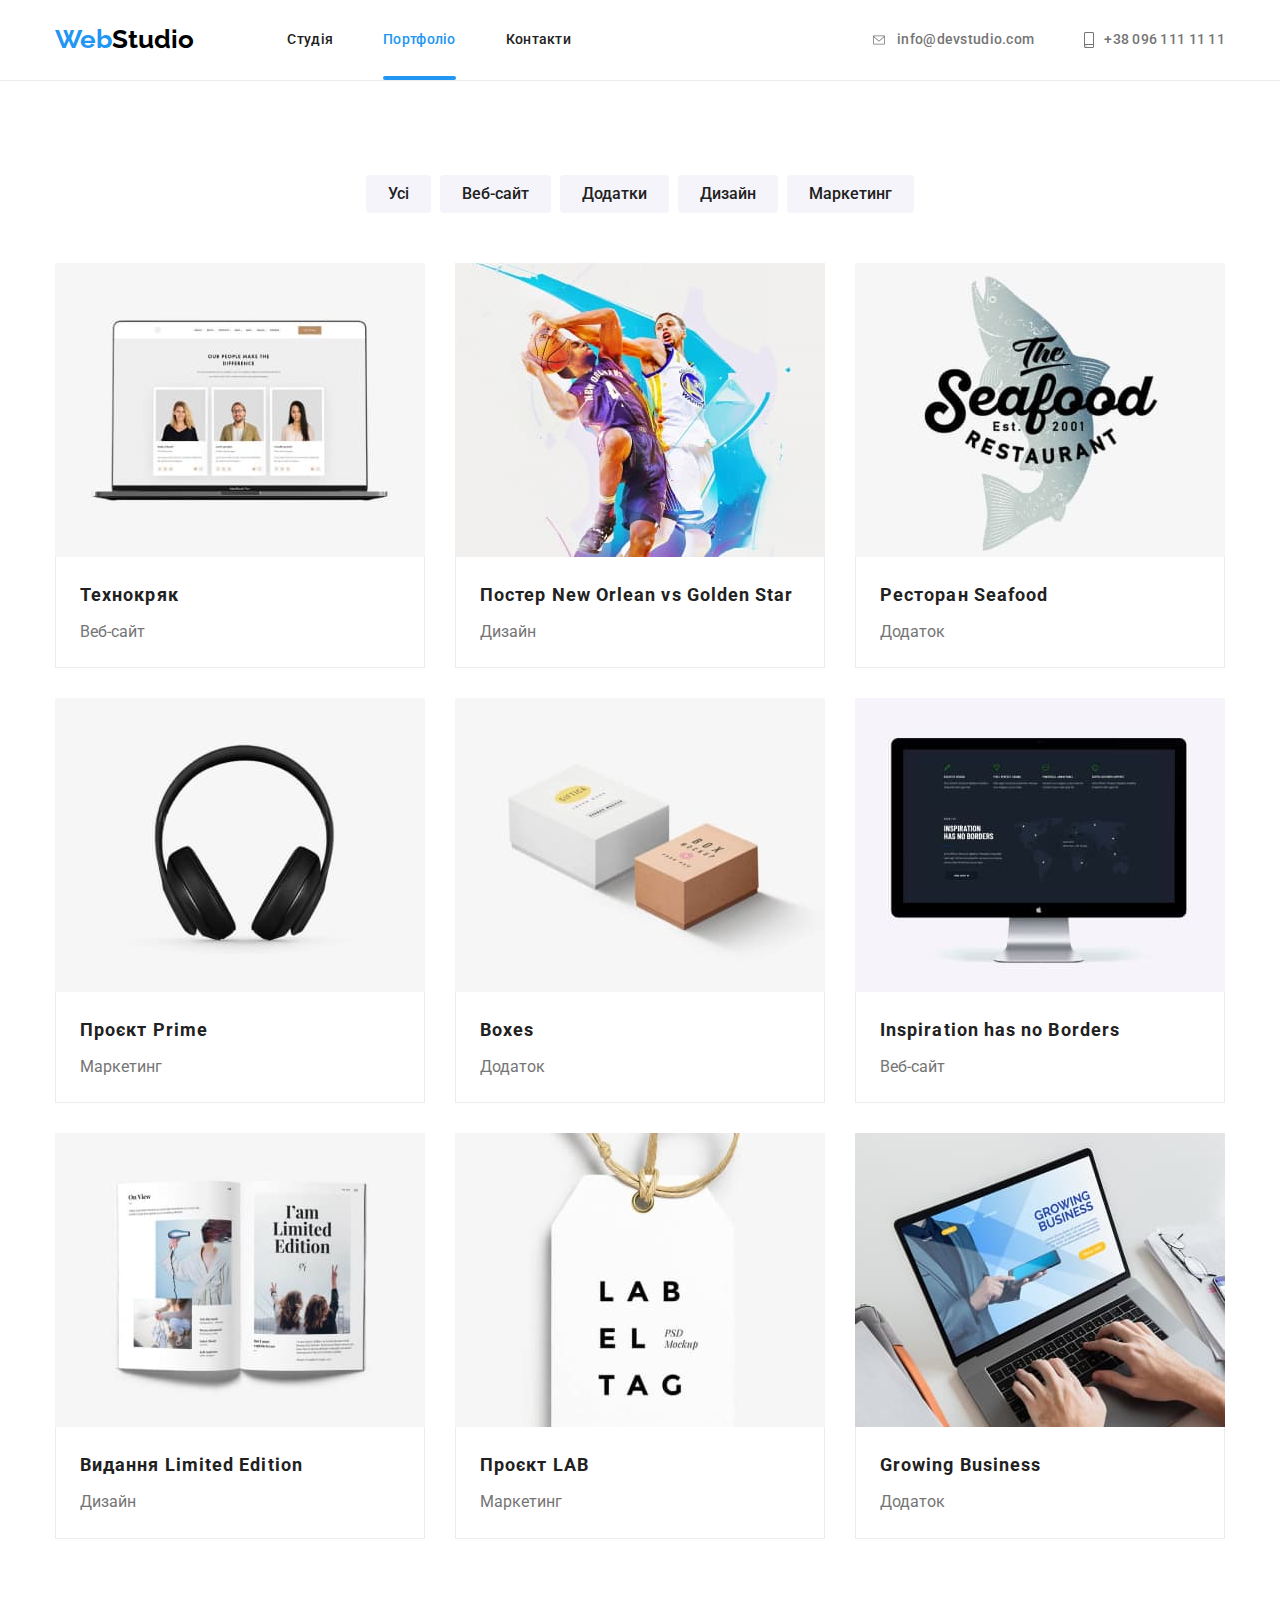
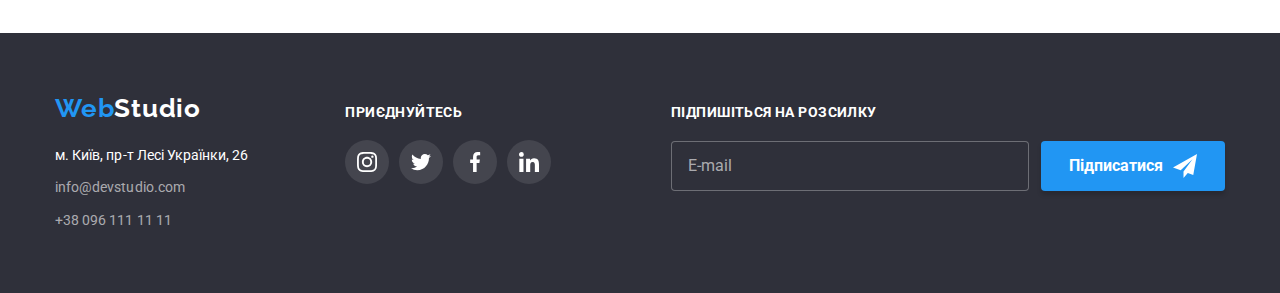
==== portfolio.html @ 8b5e031c "Add files via upload" ====
<!DOCTYPE html>
<html lang="uk">
  <head>
    <title>Portfolio</title>
    <link
      href="https://fonts.googleapis.com/css2?family=Raleway:wght@700&family=Roboto:wght@400;500;700;900&display=swap"
      rel="stylesheet"
    />
    <link
      rel="stylesheet"
      href="https://cdnjs.cloudflare.com/ajax/libs/modern-normalize/1.1.0/modern-normalize.min.css"
    />
    <link rel="stylesheet" href="./css/styles.css" />
    <meta charset="UTF-8" />
    <meta http-equiv="X-UA-Compatible" content="IE=edge" />
    <meta name="viewport" content="width=device-width, initial-scale=1.0" />
  </head>
  <body>
    <header class="header">
      <div class="main-nav header__main-nav container vertical">
        <a href="./index.html" class="logo header__logo"
          ><span class="logo__span">Web</span>Studio</a
        >
        <nav class="site-nav">
          <ul class="site-nav__list">
            <li class="site-nav__item">
              <a href="./index.html" class="site-nav__link">Студія</a>
            </li>
            <li class="site-nav__item">
              <a href="./portfolio.html" class="site-nav__link current current-border">Портфоліо</a>
            </li>
            <li class="site-nav__item"><a href="" class="site-nav__link">Контакти</a></li>
          </ul>
        </nav>
        <ul class="list-contact">
          <li class="list-contact__item">
            <a href="mailto:info@devstudio.com" class="list-contact__link">
              <svg class="list-contact__icon" width="16" height="12">
                <use href="./images/icons.svg#icon-envelope-1"></use>
              </svg>
              info@devstudio.com</a
            >
          </li>
          <li class="list-contact__item">
            <a href="tel:+380961111111" class="list-contact__link">
              <svg class="list-contact__icon" width="10" height="16">
                <use href="./images/icons.svg#icon-smartphone-1"></use></svg
              >+38 096 111 11 11</a
            >
          </li>
        </ul>
      </div>
    </header>

    <main>
      <h1 class="visually-hidden">Фільтр</h1>
      <section class="section">
        <div class="container">
          <ul class="filter-list">
            <li class="filter-list__item">
              <button type="button" class="filter-list__btn">Усі</button>
            </li>
            <li class="filter-list__item">
              <button type="button" class="filter-list__btn">Веб-сайт</button>
            </li>
            <li class="filter-list__item">
              <button type="button" class="filter-list__btn">Додатки</button>
            </li>
            <li class="filter-list__item">
              <button type="button" class="filter-list__btn">Дизайн</button>
            </li>
            <li class="filter-list__item">
              <button type="button" class="filter-list__btn">Маркетинг</button>
            </li>
          </ul>

          <ul class="gallery">
            <li class="gallery__item">
              <a href="" class="gallery__link">
                <div class="gallery__box">
                  <img src="./images/8.jpg" alt="ноутбук з відкритим сайтом" width="370" />
                  <div class="gallery__overlay">
                    <div class="gallery__descr">
                      <p class="gallery__text">
                        Ресурс пропонує комплексні пропозиції з різним рівнем функціоналу та
                        сервісів. Все це дозволить відвідувачу отримати вичерпні відомості про
                        компанію чи приватну особу.
                      </p>
                    </div>
                  </div>
                </div>
                <div class="gallery__content">
                  <h2 class="gallery__project">Технокряк</h2>
                  <p class="gallery__area">Веб-сайт</p>
                </div>
              </a>
            </li>

            <li class="gallery__item">
              <a href="" class="gallery__link">
                <div class="gallery__box">
                  <img src="./images/9.jpg" alt="постер з двома баскетболістами" width="370" />
                  <div class="gallery__overlay">
                    <div class="gallery__descr">
                      <p class="gallery__text">
                        Ресурс пропонує комплексні пропозиції з різним рівнем функціоналу та
                        сервісів. Все це дозволить відвідувачу отримати вичерпні відомості про
                        компанію чи приватну особу.
                      </p>
                    </div>
                  </div>
                </div>
                <div class="gallery__content">
                  <h2 class="gallery__project">Постер New Orlean vs Golden Star</h2>
                  <p class="gallery__area">Дизайн</p>
                </div>
              </a>
            </li>

            <li class="gallery__item">
              <a href="" class="gallery__link">
                <div class="gallery__box">
                  <img src="./images/10.jpg" alt="логотип ресторану" width="370" />
                  <div class="gallery__overlay">
                    <div class="gallery__descr">
                      <p class="gallery__text">
                        Ресурс пропонує комплексні пропозиції з різним рівнем функціоналу та
                        сервісів. Все це дозволить відвідувачу отримати вичерпні відомості про
                        компанію чи приватну особу.
                      </p>
                    </div>
                  </div>
                </div>
                <div class="gallery__content">
                  <h2 class="gallery__project">Ресторан Seafood</h2>
                  <p class="gallery__area">Додаток</p>
                </div>
              </a>
            </li>

            <li class="gallery__item">
              <a href="" class="gallery__link">
                <div class="gallery__box">
                  <img src="./images/11.jpg" alt="накладні навушники" width="370" />
                  <div class="gallery__overlay">
                    <div class="gallery__descr">
                      <p class="gallery__text">
                        Ресурс пропонує комплексні пропозиції з різним рівнем функціоналу та
                        сервісів. Все це дозволить відвідувачу отримати вичерпні відомості про
                        компанію чи приватну особу.
                      </p>
                    </div>
                  </div>
                </div>

                <div class="gallery__content">
                  <h2 class="gallery__project">Проєкт Prime</h2>
                  <p class="gallery__area">Маркетинг</p>
                </div>
              </a>
            </li>

            <li class="gallery__item">
              <a href="" class="gallery__link">
                <div class="gallery__box">
                  <img src="./images/12.jpg" alt="дві картонні коробки" width="370" />
                  <div class="gallery__overlay">
                    <div class="gallery__descr">
                      <p class="gallery__text">
                        Ресурс пропонує комплексні пропозиції з різним рівнем функціоналу та
                        сервісів. Все це дозволить відвідувачу отримати вичерпні відомості про
                        компанію чи приватну особу.
                      </p>
                    </div>
                  </div>
                </div>
                <div class="gallery__content">
                  <h2 class="gallery__project">Boxes</h2>
                  <p class="gallery__area">Додаток</p>
                </div>
              </a>
            </li>

            <li class="gallery__item">
              <a href="" class="gallery__link">
                <div class="gallery__box">
                  <img src="./images/13.jpg" alt="комп'ютерний монітор" width="370" />
                  <div class="gallery__overlay">
                    <div class="gallery__descr">
                      <p class="gallery__text">
                        Ресурс пропонує комплексні пропозиції з різним рівнем функціоналу та
                        сервісів. Все це дозволить відвідувачу отримати вичерпні відомості про
                        компанію чи приватну особу.
                      </p>
                    </div>
                  </div>
                </div>
                <div class="gallery__content">
                  <h2 class="gallery__project">Inspiration has no Borders</h2>
                  <p class="gallery__area">Веб-сайт</p>
                </div>
              </a>
            </li>

            <li class="gallery__item">
              <a href="" class="gallery__link">
                <div class="gallery__box">
                  <img src="./images/14.jpg" alt="розворот журналу" width="370" />
                  <div class="gallery__overlay">
                    <div class="gallery__descr">
                      <p class="gallery__text">
                        Ресурс пропонує комплексні пропозиції з різним рівнем функціоналу та
                        сервісів. Все це дозволить відвідувачу отримати вичерпні відомості про
                        компанію чи приватну особу.
                      </p>
                    </div>
                  </div>
                </div>
                <div class="gallery__content">
                  <h2 class="gallery__project">Видання Limited Edition</h2>
                  <p class="gallery__area">Дизайн</p>
                </div>
              </a>
            </li>

            <li class="gallery__item">
              <a href="" class="gallery__link">
                <div class="gallery__box">
                  <img src="./images/15.jpg" alt="лейбл" width="370" />
                  <div class="gallery__overlay">
                    <div class="gallery__descr">
                      <p class="gallery__text">
                        Ресурс пропонує комплексні пропозиції з різним рівнем функціоналу та
                        сервісів. Все це дозволить відвідувачу отримати вичерпні відомості про
                        компанію чи приватну особу.
                      </p>
                    </div>
                  </div>
                </div>
                <div class="gallery__content">
                  <h2 class="gallery__project">Проєкт LAB</h2>
                  <p class="gallery__area">Маркетинг</p>
                </div>
              </a>
            </li>

            <li class="gallery__item">
              <a href="" class="gallery__link">
                <div class="gallery__box">
                  <img src="./images/16.jpg" alt="людина набирає текст на клавіатурі" width="370" />
                  <div class="gallery__overlay">
                    <div class="gallery__descr">
                      <p class="gallery__text">
                        Ресурс пропонує комплексні пропозиції з різним рівнем функціоналу та
                        сервісів. Все це дозволить відвідувачу отримати вичерпні відомості про
                        компанію чи приватну особу.
                      </p>
                    </div>
                  </div>
                </div>
                <div class="gallery__content">
                  <h2 class="gallery__project">Growing Business</h2>
                  <p class="gallery__area">Додаток</p>
                </div>
              </a>
            </li>
          </ul>
        </div>
      </section>
    </main>

    <footer class="footer">
      <div class="container vertical footer__content">
        <div class="footer__info">
          <a href="./index.html" class="footer-logo footer__logo"
            ><span class="footer-logo__span">Web</span>Studio</a
          >
          <address class="footer-address">
            <span class="footer-address__span">м. Київ, пр-т Лесі Українки, 26</span>
            <ul class="footer-contact_list">
              <li class="footer-contact_item">
                <a href="mailto:info@devstudio.com" class="footer-contact__link"
                  >info@devstudio.com</a
                >
              </li>
              <li class="footer-contact_item">
                <a href="tel:+380961111111" class="footer-contact__link">+38 096 111 11 11</a>
              </li>
            </ul>
          </address>
        </div>

        <div class="footer-network">
          <p class="footer-network__text">Приєднуйтесь</p>
          <ul class="social-list">
            <li class="social-list__item">
              <a href="" class="social-list__link social-list__link--color">
                <svg width="20" height="20">
                  <use href="./images/icons.svg#icon-instagram-1"></use>
                </svg>
              </a>
            </li>

            <li class="social-list__item">
              <a href="" class="social-list__link social-list__link--color">
                <svg width="20" height="20">
                  <use href="./images/icons.svg#icon-twitter-1"></use>
                </svg>
              </a>
            </li>
            <li class="social-list__item">
              <a href="" class="social-list__link social-list__link--color">
                <svg width="20" height="20">
                  <use href="./images/icons.svg#icon-facebook-1-1"></use>
                </svg>
              </a>
            </li>
            <li class="social-list__item">
              <a href="" class="social-list__link social-list__link--color">
                <svg width="20" height="20">
                  <use href="./images/icons.svg#icon-linkedin-1"></use>
                </svg>
              </a>
            </li>
          </ul>
        </div>

        <div>
          <p class="form-sub-title">Підпишіться на розсилку</p>
          <form class="footer-form">
            <input type="email" class="footer-form__input" name="email" placeholder="E-mail" />
            <button type="submit" class="footer-form__btn">
              Підписатися
              <svg class="footer-form__icon" width="24" height="24">
                <use href="./images/icons.svg#icon-icon-send"></use>
              </svg>
            </button>
          </form>
        </div>
      </div>
    </footer>
  </body>
</html>
---- css/styles.css ----
:root {
  --primary-text-color: #757575;
  --title-text-color: #212121;
  --primary-background: #ffffff;
  --secondary-background: #2f303a;
  --accent-color: #2196f3;
  --button-background: #f5f4fa;
  --button-active: #188ce8;
  --footer-contact: rgba(255, 255, 255, 0.6);
  --logo: #000000;
  --border-line: #ececec;
  --social-icon: #afb1b8;
  --portfolio-gap: 30px;
  --time-declaration: cubic-bezier(0.4, 0, 0.2, 1);
}

body {
  font-family: Roboto, sans-serif;
  letter-spacing: 0.003em;
}

h1,
h2,
h3,
p,
ul {
  margin: 0;
  padding: 0;
}

img {
  display: block;
  max-width: 100%;
  height: auto;
}

li {
  list-style: none;
}

a {
  text-decoration: none;
}

.visually-hidden {
  position: absolute;
  width: 1px;
  height: 1px;
  margin: -1px;
  border: 0;
  padding: 0;

  white-space: nowrap;
  clip-path: inset(100%);
  clip: rect(0 0 0 0);
  overflow: hidden;
}

.section {
  padding-top: 94px;
  padding-bottom: 94px;
}

.container {
  width: 1200px;
  padding-left: 15px;
  padding-right: 15px;
  margin-left: auto;
  margin-right: auto;
}

.vertical {
  padding-top: 0px;
  padding-bottom: 0px;
}

.header {
  border-bottom: 1px solid var(--border-line);
}

.current {
  position: relative;
}

.current::after {
  content: '';
  position: absolute;
  display: block;
  width: 100%;
  height: 4px;
  border-radius: 2px;
  background: var(--accent-color);
  bottom: 0;
}

/* Стили для index */

.header__logo {
  margin-right: 93px;
  color: var(--logo);
  font-family: Raleway, sans-serif;
  font-weight: 700;
  font-size: 26px;
  line-height: 1.2;
  text-decoration: none;
}

.logo__span {
  color: var(--accent-color);
  font-family: Raleway, sans-serif;
  font-weight: 700;
  font-size: 26px;
  line-height: 1.2;
}

/* Навигация */

.header__main-nav {
  display: flex;
  align-items: center;
}

.site-nav__list {
  display: flex;
}

.site-nav__item:not(:last-child) {
  margin-right: 50px;
}

.site-nav__link {
  display: block;
  padding-top: 32px;
  padding-bottom: 32px;
  color: var(--title-text-color);
  font-weight: 500;
  font-size: 14px;
  line-height: 1.14;
  letter-spacing: 0.02em;
  transition: color 250ms var(--time-declaration);
}

.site-nav__link.current {
  color: var(--accent-color);
}

.site-nav__link:hover,
.site-nav__link:focus {
  color: var(--accent-color);
}

.list-contact {
  display: flex;
  align-items: center;
  margin-left: auto;
}

.list-contact__item + .list-contact__item {
  margin-left: 50px;
}

.list-contact__link {
  display: flex;
  align-items: center;
  padding-top: 32px;
  padding-bottom: 32px;
  color: var(--primary-text-color);
  font-weight: 500;
  font-size: 14px;
  line-height: 1.14;
  letter-spacing: 0.02em;
  fill: var(--primary-text-color);
  transition: color 250ms var(--time-declaration);
}

.list-contact__link:hover,
.list-contact__link:focus {
  color: var(--accent-color);
  fill: var(--accent-color);
}

.list-contact__icon {
  margin-right: 10px;
  transition: fill 250ms var(--time-declaration);
}

/* Герой */

.hero {
  padding-top: 200px;
  padding-bottom: 200px;
  text-align: center;
  background-color: var(--secondary-background);
}

.overlay {
  max-width: 1600px;
  min-height: 600px;
  margin-left: auto;
  margin-right: auto;
  background-image: linear-gradient(to right, rgba(47, 48, 58, 0.4), rgba(47, 48, 58, 0.4)),
    url(../images/background.jpg);
  background-size: cover;
  background-position: center;
  background-repeat: no-repeat;
}

.hero__title {
  color: var(--primary-background);
  font-weight: 900;
  font-size: 44px;
  line-height: 1.36;
  letter-spacing: 0.06em;
  text-transform: uppercase;
  margin-bottom: 30px;
}

.hero__btn {
  cursor: pointer;
  border-style: none;
  padding: 10px 32px;
  border-radius: 4px;
  background-color: var(--accent-color);
  color: var(--primary-background);
  font-family: inherit;
  font-weight: 700;
  font-size: 16px;
  line-height: 1.9;
  transition: background-color 250ms var(--time-declaration),
    box-shadow 250ms var(--time-declaration);
}

.hero__btn:hover,
.hero__btn:focus {
  background-color: var(--button-active);
  box-shadow: 0px 4px 4px rgba(0, 0, 0, 0.15);
}

.backdrop {
  position: fixed;
  top: 0;
  left: 0;
  width: 100%;
  height: 100%;
  background-color: rgba(0, 0, 0, 0.2);
  z-index: 1;
  transition: opacity 250ms var(--time-declaration);
}

.backdrop.is-hidden {
  opacity: 0;
  pointer-events: none;
}

.modal {
  position: absolute;
  padding: 40px;
  min-height: 581px;
  min-width: 528px;
  background-color: var(--primary-background);
  top: 50%;
  left: 50%;
  box-shadow: 0px 1px 3px rgba(0, 0, 0, 0.12), 0px 1px 1px rgba(0, 0, 0, 0.14),
    0px 2px 1px rgba(0, 0, 0, 0.2);
  border-radius: 4px;
  transform: translate(-50%, -50%);
}

.modal__btn {
  position: absolute;
  right: 8px;
  top: 8px;
  display: flex;
  align-items: center;
  cursor: pointer;
  width: 30px;
  height: 30px;
  background-color: var(--primary-background);
  border: 1px solid rgba(0, 0, 0, 0.1);
  border-radius: 50%;
  transition: fill 250ms var(--time-declaration);
}

.modal__btn:focus,
.modal__btn:hover {
  fill: var(--accent-color);
}

.modal__text {
  margin-bottom: 12px;
  color: var(#212121);
  font-weight: 700;
  font-size: 20px;
  line-height: 1.15;
  text-align: center;
  letter-spacing: 0.03em;
}

.form {
  width: 448px;
}
.form__div {
  text-align: left;
  margin-bottom: 10px;
}

.form__div-check {
  text-align: left;
  margin-bottom: 20px;
}

.form__text {
  display: block;
  margin-bottom: 4px;
  color: var(--primary-text-color);
  font-weight: 400;
  font-size: 12px;
  line-height: 1.17;
  letter-spacing: 0.01em;
}

.form__field {
  position: relative;
  display: flex;
  flex-direction: column;
}

.form__icon {
  position: absolute;
  display: inline-block;
  top: 50%;
  left: 12px;
  transform: translateY(-50%);
  transition: fill 250ms var(--time-declaration);
}

.form__input {
  width: 100%;
  height: 40px;
  padding: 12px 42px;
  border: 1px solid rgba(33, 33, 33, 0.2);
  border-radius: 4px;
  transition: border 250ms var(--time-declaration);
  color: var(#212121);
  font-weight: 400;
  font-size: 15px;
  line-height: 1.17;
  letter-spacing: 0.01em;
}

.form__input:focus,
.form__area:focus {
  outline: none;
  border: 1px solid var(--accent-color);
}

.form__input:focus + .footer-form__icon {
  fill: var(--accent-color);
}

.form__area {
  resize: none;
  padding: 12px 16px;
  width: 100%;
  height: 120px;
  border: 1px solid rgba(33, 33, 33, 0.2);
  border-radius: 4px;
  transition: border 250ms var(--time-declaration);
  color: var(#212121);
  font-weight: 400;
  font-size: 12px;
  line-height: 1.17;
  letter-spacing: 0.01em;
}

.form__area::placeholder {
  color: rgba(117, 117, 117, 0.5);
  font-weight: 400;
  font-size: 12px;
  line-height: 1.17;
  letter-spacing: 0.01em;
}

.form__check-area {
  display: flex;
  justify-content: center;
  align-items: center;
  margin-bottom: 30px;
}

.form__checkbox {
  width: 1px;
  height: 1px;
  margin: -1px;
  border: 0;
  padding: 0;
  clip: rect(0 0 0 0);
  overflow: hidden;
}

.form__checkbox + .form__check-svg {
  border: 2px solid #000000;
  border-radius: 2px;
  margin-right: 8px;
  transition: border 250ms var(--time-declaration), background-color 250ms var(--time-declaration),
    fill 250ms var(--time-declaration);
}

.form__checkbox:checked + .form__check-svg {
  fill: var(--primary-background);
  background-color: var(--accent-color);
  border: none;
}

.form__checkbox:focus + .form__check-svg {
  border: 2px solid var(--accent-color);
}

.form__checkbox:focus:checked + .form__check-svg {
  border: none;
}

.form__license {
  color: var(--primary-text-color);
  font-weight: 400;
  font-size: 14px;
  line-height: 1.71;
  letter-spacing: 0.03em;
}

.form__link {
  color: var(--accent-color);
  font-weight: 400;
  font-size: 14px;
  line-height: 1.71;
  letter-spacing: 0.03em;
}

.form__btn {
  cursor: pointer;
  border-style: none;
  padding: 10px 52px;
  border-radius: 4px;
  box-shadow: 0px 4px 4px rgba(0, 0, 0, 0.15);
  background-color: var(--accent-color);
  color: var(--primary-background);
  font-family: inherit;
  font-weight: 700;
  font-size: 16px;
  line-height: 1.875;
  letter-spacing: 0.06em;
  transition: box-shadow 250ms var(--time-declaration),
    background-color 250ms var(--time-declaration);
}

.form__btn:focus,
.form__btn:hover {
  background-color: var(--button-active);
  box-shadow: 0px 4px 4px rgba(0, 0, 0, 0.15);
}

/* Особенности */

.section--padding {
  padding-top: 0;
}

.feature-list {
  display: flex;
}

.feature-list__item {
  width: 270px;
}

.feature-list__item:not(:last-child) {
  margin-right: 30px;
}

.feature-list__thumb {
  display: flex;
  justify-content: center;
  align-items: center;
  height: 120px;
  margin-bottom: 30px;
  background-color: var(--button-background);
}

.feature-list__title {
  color: var(--title-text-color);
  font-weight: 700;
  font-size: 14px;
  line-height: 1.14;
  margin-bottom: 10px;
}

.feature-list__text {
  color: var(--primary-text-color);
  font-size: 14px;
  line-height: 1.7;
}

.activity-list {
  display: flex;
}

.activity-list__item:not(:last-child) {
  margin-right: 30px;
}

.activity-list__descr {
  color: var(--primary-background);
  font-weight: 700;
  font-size: 14px;
  line-height: 1.1;
  letter-spacing: 0.03em;
  text-transform: uppercase;
}

.activity-list__overlay {
  position: relative;
}

.activity-list__background {
  position: absolute;
  width: 100%;
  height: 70px;
  display: flex;
  align-items: center;
  justify-content: center;
  bottom: 0;
  left: 0;

  background-color: rgba(47, 48, 58, 0.8);
}

/* Команда */

.section--color {
  background-color: var(--button-background);
}

.section__title {
  color: var(--title-text-color);
  font-weight: 700;
  font-size: 36px;
  line-height: 1.17;
  text-align: center;
  margin-bottom: 50px;
}

.unit-list {
  display: flex;
}

.unit-list__position {
  padding-top: 30px;
  padding-bottom: 30px;
}

.unit-list__item {
  background-color: var(--primary-background);
  border-radius: 0px 0px 4px 4px;
  box-shadow: 0px 1px 3px rgba(0, 0, 0, 0.12), 0px 1px 1px rgba(0, 0, 0, 0.14),
    0px 2px 1px rgba(0, 0, 0, 0.2);
}

.unit-list__item:not(:last-child) {
  margin-right: 30px;
}

.unit-list__name {
  margin-bottom: 10px;
  color: var(--title-text-color);
  font-weight: 500;
  font-size: 16px;
  line-height: 1.19;
  text-align: center;
}

.unit-list__job {
  margin-bottom: 16px;
  color: var(--primary-text-color);
  font-size: 16px;
  line-height: 1.19;
  text-align: center;
}

.social-list {
  display: flex;
  justify-content: center;
}

.social-list__link {
  display: flex;
  justify-content: center;
  align-items: center;
  width: 44px;
  height: 44px;
  border-radius: 50%;
  fill: var(--social-icon);
  transition: background-color 250ms var(--time-declaration), fill 250ms var(--time-declaration);
}

.social-list__link:hover,
.social-list__link:focus {
  background-color: var(--accent-color);
  fill: var(--primary-background);
}

.social-list__item:not(:last-child) {
  margin-right: 10px;
}

/* Клиенты */

.clients-list {
  display: flex;
}

.clients-list__item:not(:last-child) {
  margin-right: 30px;
}

.clients-list__link {
  display: flex;
  justify-content: center;
  align-items: center;
  width: 170px;
  height: 92px;
  color: var(--social-icon);
  border: 1px solid currentColor;
  border-radius: 4px;
  fill: currentColor;
  transition: color 250ms var(--time-declaration), border 250ms var(--time-declaration),
    fill 250ms var(--time-declaration);
}

.clients-list__link:hover,
.clients-list__link:focus {
  color: var(--accent-color);
  border: 1px solid currentColor;
  fill: currentColor;
}
/* Подвал */

.footer {
  padding-top: 60px;
  padding-bottom: 60px;
  background-color: var(--secondary-background);
}

.footer__content {
  display: flex;
  align-items: baseline;
  justify-content: space-between;
}

.footer__logo {
  display: inline-block;
  margin-bottom: 20px;
  color: var(--primary-background);
  font-family: Raleway, sans-serif;
  font-weight: 700;
  font-size: 26px;
  line-height: 1.19;
  letter-spacing: 0.03em;
  text-decoration: none;
}

.footer-logo__span {
  color: var(--accent-color);
  font-family: Raleway, sans-serif;
  font-weight: 700;
  font-size: 26px;
  line-height: 1.19;
}

.footer-address__span {
  display: inline-block;
  margin-bottom: 9px;
  color: var(--primary-background);
  font-size: 14px;
  font-style: normal;
  line-height: 1.7;
}

.footer__info {
  margin-right: 70px;
}

.footer-contact_list {
  display: flex;
  flex-direction: column;
}

.footer-contact_item:not(:last-child) {
  margin-bottom: 9px;
}

.footer-contact__link {
  color: var(--footer-contact);
  font-size: 14px;
  font-style: normal;
  line-height: 1.7;
  transition: color 250ms var(--time-declaration);
}

.footer-contact__link:hover,
.footer-contact__link:focus {
  color: var(--accent-color);
}

.footer-network__text {
  margin-bottom: 20px;
  color: var(--primary-background);
  font-weight: 700;
  font-size: 14px;
  line-height: 1.1;
  letter-spacing: 0.03em;
  text-transform: uppercase;
}

.footer__contact {
  display: flex;
  align-items: baseline;
  justify-content: space-between;
}

.footer-network {
  margin-right: 93px;
}

.social-list__link--color {
  fill: var(--primary-background);
  background-color: rgba(255, 255, 255, 0.1);
  transition: fill 250ms var(--time-declaration), background-color 250ms var(--time-declaration);
}

.footer-form {
  display: flex;
}

.form-sub-title {
  margin-bottom: 20px;
  color: var(--primary-background);
  font-weight: 700;
  font-size: 14px;
  line-height: 1.14;
  letter-spacing: 0.03em;
  text-transform: uppercase;
}

.footer-form__input {
  margin-right: 12px;
  padding: 15px 16px;
  width: 358px;
  height: 50px;
  background-color: var(--secondary-background);
  border: 1px solid rgba(255, 255, 255, 0.3);
  border-radius: 4px;
  color: rgba(255, 255, 255, 0.6);
  font-weight: 400;
  font-size: 16px;
  line-height: 1.25;
}

.footer-form__input::placeholder {
  color: rgba(255, 255, 255, 0.6);
  font-weight: 400;
  font-size: 16px;
  line-height: 1.25;
}

.footer-form__btn {
  display: flex;
  align-items: center;
  justify-content: center;
  cursor: pointer;
  font-family: inherit;
  border-style: none;
  padding: 10px 28px 10px 28px;
  border-radius: 4px;
  font-weight: 700;
  font-size: 16px;
  line-height: 1.9;
  text-align: center;
  color: var(--primary-background);
  background-color: var(--accent-color);
  box-shadow: 0px 4px 4px rgba(0, 0, 0, 0.15);
}

.footer-form__icon {
  margin-left: 10px;
}

.footer-form__input:focus {
  outline: none;
}

/* Стили для портфолио */

.filter-list {
  display: flex;
  justify-content: center;
  margin-bottom: 50px;
}

.filter-list__item:not(:last-child) {
  margin-right: 9px;
}

.filter-list__btn {
  cursor: pointer;
  border-style: none;
  padding: 6px 22px;
  border-radius: 4px;
  background-color: var(--button-background);
  color: var(--title-text-color);
  font-family: inherit;
  font-weight: 500;
  font-size: 16px;
  line-height: 1.6;
  text-align: center;
  transition: color 250ms var(--time-declaration), background-color 250ms var(--time-declaration),
    box-shadow 250ms var(--time-declaration);
}

.filter-list__btn:hover,
.filter-list__btn:focus {
  background-color: var(--accent-color);
  color: var(--primary-background);
  box-shadow: 0px 4px 4px rgba(0, 0, 0, 0.25);
}

.gallery {
  display: flex;
  flex-wrap: wrap;
  margin-top: calc(-1 * var(--portfolio-gap));
  margin-left: calc(-1 * var(--portfolio-gap));
}

.gallery > .gallery__item {
  flex-basis: calc(100% / 3 - var(--portfolio-gap));
  margin-top: var(--portfolio-gap);
  margin-left: var(--portfolio-gap);
}

.gallery__content {
  padding: 20px 24px;
  border-bottom: 1px solid var(--border-line);
  border-right: 1px solid var(--border-line);
  border-left: 1px solid var(--border-line);
}

.gallery__project {
  margin-bottom: 4px;
  color: var(--title-text-color);
  font-weight: 700;
  font-size: 18px;
  line-height: 2;
  letter-spacing: 0.06em;
}

.gallery__area {
  color: var(--primary-text-color);
  font-size: 16px;
  line-height: 1.9;
}

.gallery__box {
  position: relative;
  overflow: hidden;
}

.gallery__overlay {
  position: absolute;
  top: 0;
  left: 0;
  width: 100%;
  height: 100%;
  background-color: rgba(33, 150, 243, 0.9);
  transform: translateY(100%);
  transition: transform 250ms var(--time-declaration), opacity 250ms var(--time-declaration);
  opacity: 0;
}

.gallery__link:hover .gallery__overlay,
.gallery__link:focus .gallery__overlay {
  opacity: 1;
  transform: translateY(0);
}

.gallery__descr {
  position: absolute;
  top: 50%;
  left: 50%;
  transform: translate(-50%, -50%);
}

.gallery__text {
  display: inline-block;
  width: 322px;
  height: 168px;
  color: var(--primary-background);
  font-size: 18px;
  line-height: 1.6;
  letter-spacing: 0.03em;
}

.gallery__link {
  transition: box-shadow 250ms var(--time-declaration);
}

.gallery__link:hover,
.gallery__link:focus {
  display: inline-block;
  box-shadow: 0px 4px 4px rgba(0, 0, 0, 0.25);
}
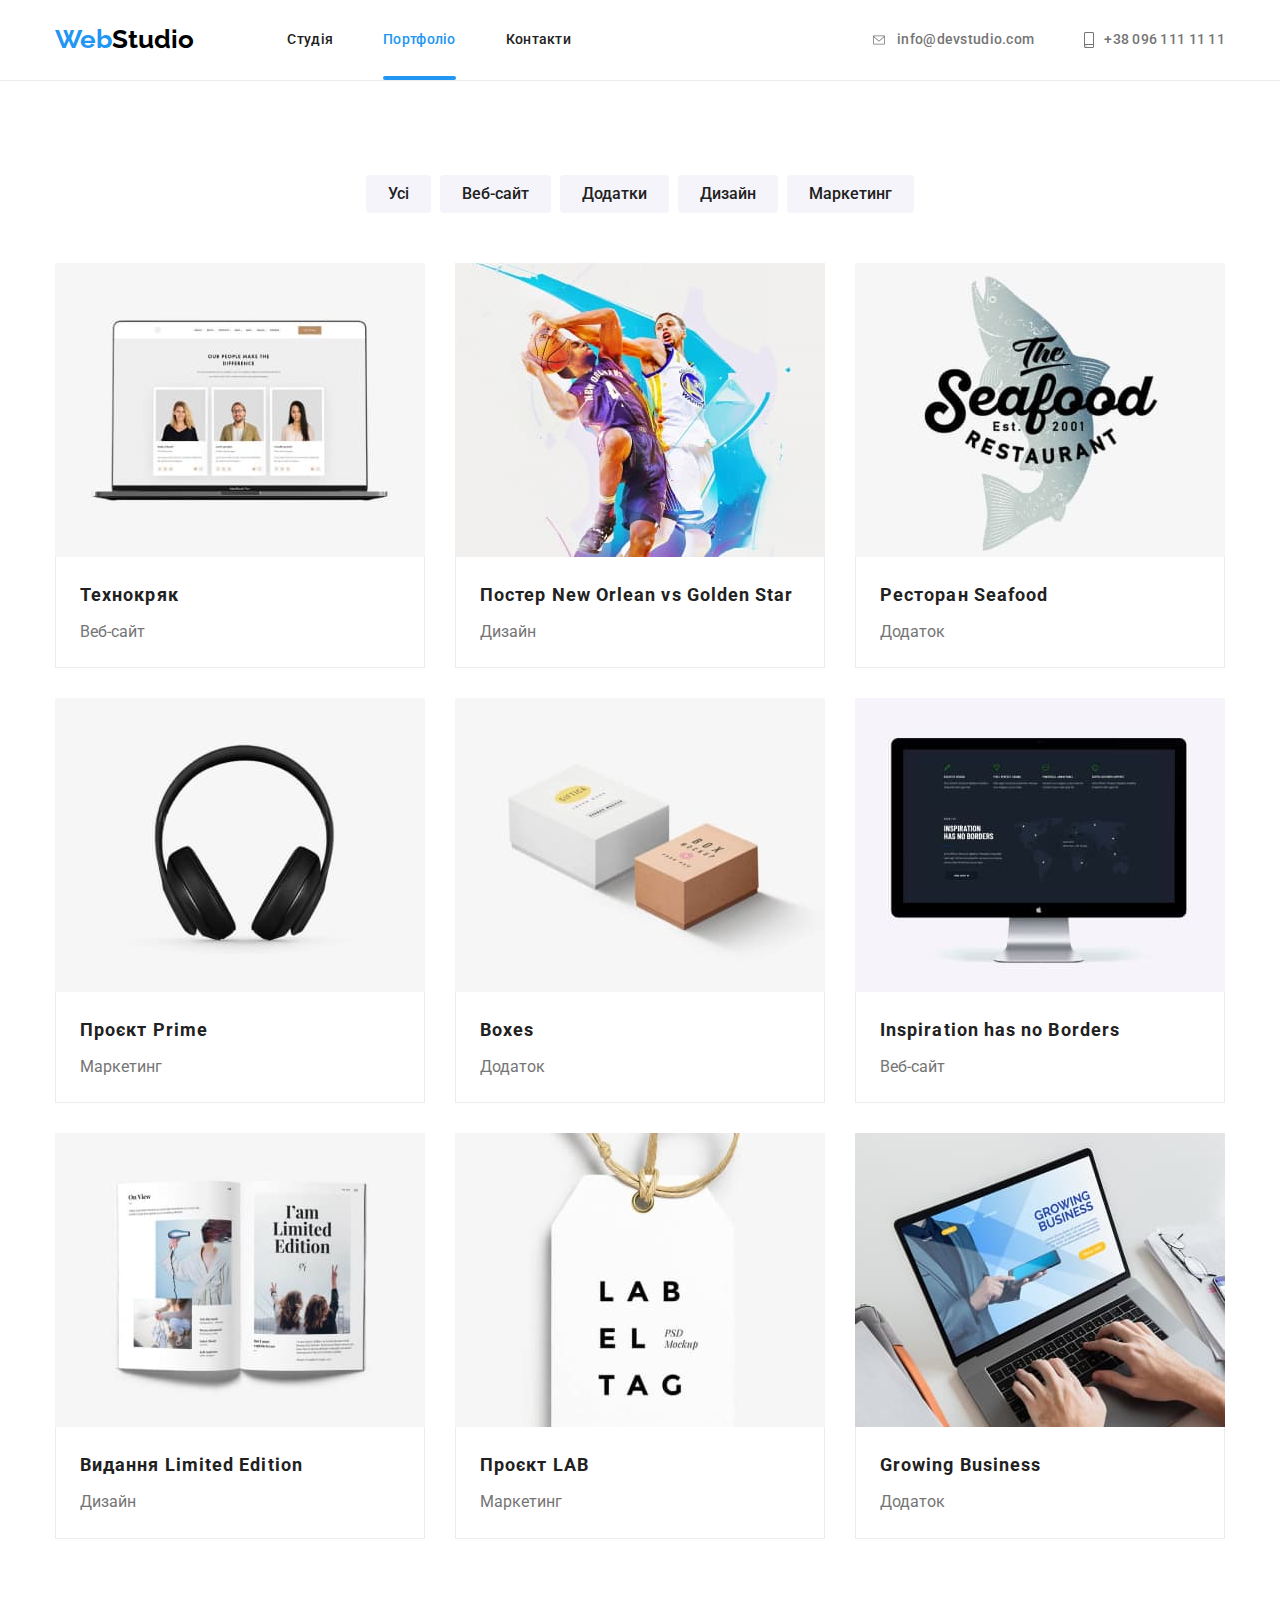
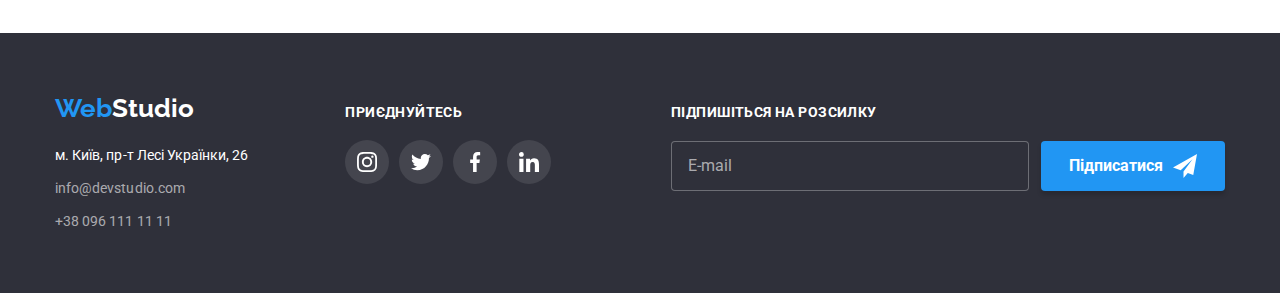
==== commit 69418ceb: "Add files via upload" ====
--- a/portfolio.html
+++ b/portfolio.html
@@ -10,7 +10,7 @@
       rel="stylesheet"
       href="https://cdnjs.cloudflare.com/ajax/libs/modern-normalize/1.1.0/modern-normalize.min.css"
     />
-    <link rel="stylesheet" href="./css/styles.css" />
+    <link rel="stylesheet" href="./css/main.min.css" />
     <meta charset="UTF-8" />
     <meta http-equiv="X-UA-Compatible" content="IE=edge" />
     <meta name="viewport" content="width=device-width, initial-scale=1.0" />
@@ -19,7 +19,7 @@
     <header class="header">
       <div class="main-nav header__main-nav container vertical">
         <a href="./index.html" class="logo header__logo"
-          ><span class="logo__span">Web</span>Studio</a
+          ><span class="header__span">Web</span>Studio</a
         >
         <nav class="site-nav">
           <ul class="site-nav__list">
@@ -27,9 +27,15 @@
               <a href="./index.html" class="site-nav__link">Студія</a>
             </li>
             <li class="site-nav__item">
-              <a href="./portfolio.html" class="site-nav__link current current-border">Портфоліо</a>
-            </li>
-            <li class="site-nav__item"><a href="" class="site-nav__link">Контакти</a></li>
+              <a
+                href="./portfolio.html"
+                class="site-nav__link current current-border"
+                >Портфоліо</a
+              >
+            </li>
+            <li class="site-nav__item">
+              <a href="" class="site-nav__link">Контакти</a>
+            </li>
           </ul>
         </nav>
         <ul class="list-contact">
@@ -78,13 +84,18 @@
             <li class="gallery__item">
               <a href="" class="gallery__link">
                 <div class="gallery__box">
-                  <img src="./images/8.jpg" alt="ноутбук з відкритим сайтом" width="370" />
-                  <div class="gallery__overlay">
-                    <div class="gallery__descr">
-                      <p class="gallery__text">
-                        Ресурс пропонує комплексні пропозиції з різним рівнем функціоналу та
-                        сервісів. Все це дозволить відвідувачу отримати вичерпні відомості про
-                        компанію чи приватну особу.
+                  <img
+                    src="./images/8.jpg"
+                    alt="ноутбук з відкритим сайтом"
+                    width="370"
+                  />
+                  <div class="gallery__overlay">
+                    <div class="gallery__descr">
+                      <p class="gallery__text">
+                        Ресурс пропонує комплексні пропозиції з різним рівнем
+                        функціоналу та сервісів. Все це дозволить відвідувачу
+                        отримати вичерпні відомості про компанію чи приватну
+                        особу.
                       </p>
                     </div>
                   </div>
@@ -99,19 +110,26 @@
             <li class="gallery__item">
               <a href="" class="gallery__link">
                 <div class="gallery__box">
-                  <img src="./images/9.jpg" alt="постер з двома баскетболістами" width="370" />
-                  <div class="gallery__overlay">
-                    <div class="gallery__descr">
-                      <p class="gallery__text">
-                        Ресурс пропонує комплексні пропозиції з різним рівнем функціоналу та
-                        сервісів. Все це дозволить відвідувачу отримати вичерпні відомості про
-                        компанію чи приватну особу.
-                      </p>
-                    </div>
-                  </div>
-                </div>
-                <div class="gallery__content">
-                  <h2 class="gallery__project">Постер New Orlean vs Golden Star</h2>
+                  <img
+                    src="./images/9.jpg"
+                    alt="постер з двома баскетболістами"
+                    width="370"
+                  />
+                  <div class="gallery__overlay">
+                    <div class="gallery__descr">
+                      <p class="gallery__text">
+                        Ресурс пропонує комплексні пропозиції з різним рівнем
+                        функціоналу та сервісів. Все це дозволить відвідувачу
+                        отримати вичерпні відомості про компанію чи приватну
+                        особу.
+                      </p>
+                    </div>
+                  </div>
+                </div>
+                <div class="gallery__content">
+                  <h2 class="gallery__project">
+                    Постер New Orlean vs Golden Star
+                  </h2>
                   <p class="gallery__area">Дизайн</p>
                 </div>
               </a>
@@ -120,13 +138,18 @@
             <li class="gallery__item">
               <a href="" class="gallery__link">
                 <div class="gallery__box">
-                  <img src="./images/10.jpg" alt="логотип ресторану" width="370" />
-                  <div class="gallery__overlay">
-                    <div class="gallery__descr">
-                      <p class="gallery__text">
-                        Ресурс пропонує комплексні пропозиції з різним рівнем функціоналу та
-                        сервісів. Все це дозволить відвідувачу отримати вичерпні відомості про
-                        компанію чи приватну особу.
+                  <img
+                    src="./images/10.jpg"
+                    alt="логотип ресторану"
+                    width="370"
+                  />
+                  <div class="gallery__overlay">
+                    <div class="gallery__descr">
+                      <p class="gallery__text">
+                        Ресурс пропонує комплексні пропозиції з різним рівнем
+                        функціоналу та сервісів. Все це дозволить відвідувачу
+                        отримати вичерпні відомості про компанію чи приватну
+                        особу.
                       </p>
                     </div>
                   </div>
@@ -141,13 +164,18 @@
             <li class="gallery__item">
               <a href="" class="gallery__link">
                 <div class="gallery__box">
-                  <img src="./images/11.jpg" alt="накладні навушники" width="370" />
-                  <div class="gallery__overlay">
-                    <div class="gallery__descr">
-                      <p class="gallery__text">
-                        Ресурс пропонує комплексні пропозиції з різним рівнем функціоналу та
-                        сервісів. Все це дозволить відвідувачу отримати вичерпні відомості про
-                        компанію чи приватну особу.
+                  <img
+                    src="./images/11.jpg"
+                    alt="накладні навушники"
+                    width="370"
+                  />
+                  <div class="gallery__overlay">
+                    <div class="gallery__descr">
+                      <p class="gallery__text">
+                        Ресурс пропонує комплексні пропозиції з різним рівнем
+                        функціоналу та сервісів. Все це дозволить відвідувачу
+                        отримати вичерпні відомості про компанію чи приватну
+                        особу.
                       </p>
                     </div>
                   </div>
@@ -163,13 +191,18 @@
             <li class="gallery__item">
               <a href="" class="gallery__link">
                 <div class="gallery__box">
-                  <img src="./images/12.jpg" alt="дві картонні коробки" width="370" />
-                  <div class="gallery__overlay">
-                    <div class="gallery__descr">
-                      <p class="gallery__text">
-                        Ресурс пропонує комплексні пропозиції з різним рівнем функціоналу та
-                        сервісів. Все це дозволить відвідувачу отримати вичерпні відомості про
-                        компанію чи приватну особу.
+                  <img
+                    src="./images/12.jpg"
+                    alt="дві картонні коробки"
+                    width="370"
+                  />
+                  <div class="gallery__overlay">
+                    <div class="gallery__descr">
+                      <p class="gallery__text">
+                        Ресурс пропонує комплексні пропозиції з різним рівнем
+                        функціоналу та сервісів. Все це дозволить відвідувачу
+                        отримати вичерпні відомості про компанію чи приватну
+                        особу.
                       </p>
                     </div>
                   </div>
@@ -184,13 +217,18 @@
             <li class="gallery__item">
               <a href="" class="gallery__link">
                 <div class="gallery__box">
-                  <img src="./images/13.jpg" alt="комп'ютерний монітор" width="370" />
-                  <div class="gallery__overlay">
-                    <div class="gallery__descr">
-                      <p class="gallery__text">
-                        Ресурс пропонує комплексні пропозиції з різним рівнем функціоналу та
-                        сервісів. Все це дозволить відвідувачу отримати вичерпні відомості про
-                        компанію чи приватну особу.
+                  <img
+                    src="./images/13.jpg"
+                    alt="комп'ютерний монітор"
+                    width="370"
+                  />
+                  <div class="gallery__overlay">
+                    <div class="gallery__descr">
+                      <p class="gallery__text">
+                        Ресурс пропонує комплексні пропозиції з різним рівнем
+                        функціоналу та сервісів. Все це дозволить відвідувачу
+                        отримати вичерпні відомості про компанію чи приватну
+                        особу.
                       </p>
                     </div>
                   </div>
@@ -205,13 +243,18 @@
             <li class="gallery__item">
               <a href="" class="gallery__link">
                 <div class="gallery__box">
-                  <img src="./images/14.jpg" alt="розворот журналу" width="370" />
-                  <div class="gallery__overlay">
-                    <div class="gallery__descr">
-                      <p class="gallery__text">
-                        Ресурс пропонує комплексні пропозиції з різним рівнем функціоналу та
-                        сервісів. Все це дозволить відвідувачу отримати вичерпні відомості про
-                        компанію чи приватну особу.
+                  <img
+                    src="./images/14.jpg"
+                    alt="розворот журналу"
+                    width="370"
+                  />
+                  <div class="gallery__overlay">
+                    <div class="gallery__descr">
+                      <p class="gallery__text">
+                        Ресурс пропонує комплексні пропозиції з різним рівнем
+                        функціоналу та сервісів. Все це дозволить відвідувачу
+                        отримати вичерпні відомості про компанію чи приватну
+                        особу.
                       </p>
                     </div>
                   </div>
@@ -230,9 +273,10 @@
                   <div class="gallery__overlay">
                     <div class="gallery__descr">
                       <p class="gallery__text">
-                        Ресурс пропонує комплексні пропозиції з різним рівнем функціоналу та
-                        сервісів. Все це дозволить відвідувачу отримати вичерпні відомості про
-                        компанію чи приватну особу.
+                        Ресурс пропонує комплексні пропозиції з різним рівнем
+                        функціоналу та сервісів. Все це дозволить відвідувачу
+                        отримати вичерпні відомості про компанію чи приватну
+                        особу.
                       </p>
                     </div>
                   </div>
@@ -247,13 +291,18 @@
             <li class="gallery__item">
               <a href="" class="gallery__link">
                 <div class="gallery__box">
-                  <img src="./images/16.jpg" alt="людина набирає текст на клавіатурі" width="370" />
-                  <div class="gallery__overlay">
-                    <div class="gallery__descr">
-                      <p class="gallery__text">
-                        Ресурс пропонує комплексні пропозиції з різним рівнем функціоналу та
-                        сервісів. Все це дозволить відвідувачу отримати вичерпні відомості про
-                        компанію чи приватну особу.
+                  <img
+                    src="./images/16.jpg"
+                    alt="людина набирає текст на клавіатурі"
+                    width="370"
+                  />
+                  <div class="gallery__overlay">
+                    <div class="gallery__descr">
+                      <p class="gallery__text">
+                        Ресурс пропонує комплексні пропозиції з різним рівнем
+                        функціоналу та сервісів. Все це дозволить відвідувачу
+                        отримати вичерпні відомості про компанію чи приватну
+                        особу.
                       </p>
                     </div>
                   </div>
@@ -272,11 +321,13 @@
     <footer class="footer">
       <div class="container vertical footer__content">
         <div class="footer__info">
-          <a href="./index.html" class="footer-logo footer__logo"
-            ><span class="footer-logo__span">Web</span>Studio</a
+          <a href="./index.html" class="logo footer__logo"
+            ><span class="footer__span">Web</span>Studio</a
           >
           <address class="footer-address">
-            <span class="footer-address__span">м. Київ, пр-т Лесі Українки, 26</span>
+            <span class="footer-address__span"
+              >м. Київ, пр-т Лесі Українки, 26</span
+            >
             <ul class="footer-contact_list">
               <li class="footer-contact_item">
                 <a href="mailto:info@devstudio.com" class="footer-contact__link"
@@ -284,7 +335,9 @@
                 >
               </li>
               <li class="footer-contact_item">
-                <a href="tel:+380961111111" class="footer-contact__link">+38 096 111 11 11</a>
+                <a href="tel:+380961111111" class="footer-contact__link"
+                  >+38 096 111 11 11</a
+                >
               </li>
             </ul>
           </address>
@@ -328,7 +381,12 @@
         <div>
           <p class="form-sub-title">Підпишіться на розсилку</p>
           <form class="footer-form">
-            <input type="email" class="footer-form__input" name="email" placeholder="E-mail" />
+            <input
+              type="email"
+              class="footer-form__input"
+              name="email"
+              placeholder="E-mail"
+            />
             <button type="submit" class="footer-form__btn">
               Підписатися
               <svg class="footer-form__icon" width="24" height="24">
--- a/css/main.min.css
+++ b/css/main.min.css
@@ -0,0 +1 @@
+:root{--primary-text-color: #757575;--title-text-color: #212121;--primary-background: #ffffff;--secondary-background: #2f303a;--accent-color: #2196f3;--button-background: #f5f4fa;--button-active: #188ce8;--footer-contact: rgba(255, 255, 255, 0.6);--logo: #000000;--border-line: #ececec;--social-icon: #afb1b8;--portfolio-gap: 30px;--time-declaration: cubic-bezier(0.4, 0, 0.2, 1)}.visually-hidden{position:absolute;width:1px;height:1px;margin:-1px;border:0;padding:0;white-space:nowrap;-webkit-clip-path:inset(100%);clip-path:inset(100%);clip:rect(0 0 0 0);overflow:hidden}body{font-family:Roboto,sans-serif;letter-spacing:.003em}h1,h2,h3,p,ul{margin:0;padding:0}img{display:block;max-width:100%;height:auto}li{list-style:none}a{text-decoration:none}.section{padding-top:94px;padding-bottom:94px}.section--color{background-color:var(--button-background)}.section--padding{padding-top:0}.section__title{color:var(--title-text-color);font-weight:700;font-size:36px;line-height:1.17;text-align:center;margin-bottom:50px}.container{width:1200px;padding-left:15px;padding-right:15px;margin-left:auto;margin-right:auto}.vertical{padding-top:0px;padding-bottom:0px}.logo{font-family:"Raleway";font-style:normal;font-weight:700;font-size:26px;line-height:1.2;text-decoration:none}.header{border-bottom:1px solid var(--border-line)}.current{position:relative}.current::after{content:"";position:absolute;display:block;width:100%;height:4px;border-radius:2px;background:var(--accent-color);bottom:0}.header__logo{color:var(--logo);margin-right:93px}.header__span{color:var(--accent-color)}.header__main-nav{display:-webkit-box;display:-ms-flexbox;display:flex;-webkit-box-align:center;-ms-flex-align:center;align-items:center}.list-contact{display:-webkit-box;display:-ms-flexbox;display:flex;-webkit-box-align:center;-ms-flex-align:center;align-items:center;margin-left:auto}.list-contact__item+.list-contact__item{margin-left:50px}.list-contact__link{display:-webkit-box;display:-ms-flexbox;display:flex;-webkit-box-align:center;-ms-flex-align:center;align-items:center;padding-top:32px;padding-bottom:32px;color:var(--primary-text-color);font-weight:500;font-size:14px;line-height:1.14;letter-spacing:.02em;fill:var(--primary-text-color);-webkit-transition:color 250ms var(--time-declaration);transition:color 250ms var(--time-declaration)}.list-contact__link:hover,.list-contact__link:focus{color:var(--accent-color);fill:var(--accent-color)}.list-contact__icon{margin-right:10px;-webkit-transition:fill 250ms var(--time-declaration);transition:fill 250ms var(--time-declaration)}.site-nav__list{display:-webkit-box;display:-ms-flexbox;display:flex}.site-nav__item:not(:last-child){margin-right:50px}.site-nav__link{display:block;padding-top:32px;padding-bottom:32px;color:var(--title-text-color);font-weight:500;font-size:14px;line-height:1.14;letter-spacing:.02em;-webkit-transition:color 250ms var(--time-declaration);transition:color 250ms var(--time-declaration)}.site-nav__link:hover,.site-nav__link:focus{color:var(--accent-color)}.site-nav__link.current{color:var(--accent-color)}.hero{padding-top:200px;padding-bottom:200px;text-align:center;background-color:var(--secondary-background)}.overlay{max-width:1600px;min-height:600px;margin-left:auto;margin-right:auto;background-image:-webkit-gradient(linear, left top, right top, from(rgba(47, 48, 58, 0.4)), to(rgba(47, 48, 58, 0.4))),url(../images/background.jpg);background-image:linear-gradient(to right, rgba(47, 48, 58, 0.4), rgba(47, 48, 58, 0.4)),url(../images/background.jpg);background-size:cover;background-position:center;background-repeat:no-repeat}.hero__title{color:var(--primary-background);font-weight:900;font-size:44px;line-height:1.36;letter-spacing:.06em;text-transform:uppercase;margin-bottom:30px}.hero__btn{cursor:pointer;border-style:none;padding:10px 32px;border-radius:4px;background-color:var(--accent-color);color:var(--primary-background);font-family:inherit;font-weight:700;font-size:16px;line-height:1.9;-webkit-transition:background-color 250ms var(--time-declaration),-webkit-box-shadow 250ms var(--time-declaration);transition:background-color 250ms var(--time-declaration),-webkit-box-shadow 250ms var(--time-declaration);transition:background-color 250ms var(--time-declaration),box-shadow 250ms var(--time-declaration);transition:background-color 250ms var(--time-declaration),box-shadow 250ms var(--time-declaration),-webkit-box-shadow 250ms var(--time-declaration)}.hero__btn:hover,.hero__btn:focus{background-color:var(--button-active);-webkit-box-shadow:0px 4px 4px rgba(0,0,0,.15);box-shadow:0px 4px 4px rgba(0,0,0,.15)}.backdrop{position:fixed;top:0;left:0;width:100%;height:100%;background-color:rgba(0,0,0,.2);z-index:1;-webkit-transition:opacity 250ms var(--time-declaration);transition:opacity 250ms var(--time-declaration)}.backdrop.is-hidden{opacity:0;pointer-events:none}.modal{position:absolute;padding:40px;min-height:581px;min-width:528px;background-color:var(--primary-background);top:50%;left:50%;-webkit-box-shadow:0px 1px 3px rgba(0,0,0,.12),0px 1px 1px rgba(0,0,0,.14),0px 2px 1px rgba(0,0,0,.2);box-shadow:0px 1px 3px rgba(0,0,0,.12),0px 1px 1px rgba(0,0,0,.14),0px 2px 1px rgba(0,0,0,.2);border-radius:4px;-webkit-transform:translate(-50%, -50%);transform:translate(-50%, -50%)}.modal__btn{position:absolute;right:8px;top:8px;display:-webkit-box;display:-ms-flexbox;display:flex;-webkit-box-align:center;-ms-flex-align:center;align-items:center;cursor:pointer;width:30px;height:30px;background-color:var(--primary-background);border:1px solid rgba(0,0,0,.1);border-radius:50%;-webkit-transition:fill 250ms var(--time-declaration);transition:fill 250ms var(--time-declaration)}.modal__btn:focus,.modal__btn:hover{fill:var(--accent-color)}.modal__text{margin-bottom:12px;color:var(#212121);font-weight:700;font-size:20px;line-height:1.15;text-align:center;letter-spacing:.03em}.form{width:448px}.form__div{text-align:left;margin-bottom:10px}.form__div-check{text-align:left;margin-bottom:20px}.form__text{display:block;margin-bottom:4px;color:var(--primary-text-color);font-weight:400;font-size:12px;line-height:1.17;letter-spacing:.01em}.form__field{position:relative;display:-webkit-box;display:-ms-flexbox;display:flex;-webkit-box-orient:vertical;-webkit-box-direction:normal;-ms-flex-direction:column;flex-direction:column}.form__icon{position:absolute;display:inline-block;top:50%;left:12px;-webkit-transform:translateY(-50%);transform:translateY(-50%);-webkit-transition:fill 250ms var(--time-declaration);transition:fill 250ms var(--time-declaration)}.form__input{width:100%;height:40px;padding:12px 42px;border:1px solid rgba(33,33,33,.2);border-radius:4px;-webkit-transition:border 250ms var(--time-declaration);transition:border 250ms var(--time-declaration);color:var(#212121);font-weight:400;font-size:15px;line-height:1.17;letter-spacing:.01em}.form__input:focus{outline:none;border:1px solid var(--accent-color);fill:var(--accent-color)}.form__input:focus+.form__icon{fill:var(--accent-color)}.form__area{resize:none;padding:12px 16px;width:100%;height:120px;border:1px solid rgba(33,33,33,.2);border-radius:4px;-webkit-transition:border 250ms var(--time-declaration);transition:border 250ms var(--time-declaration);color:var(#212121);font-weight:400;font-size:12px;line-height:1.17;letter-spacing:.01em}.form__area:focus{outline:none;border:1px solid var(--accent-color)}.form__area::-webkit-input-placeholder{color:rgba(117,117,117,.5);font-weight:400;font-size:12px;line-height:1.17;letter-spacing:.01em}.form__area::-moz-placeholder{color:rgba(117,117,117,.5);font-weight:400;font-size:12px;line-height:1.17;letter-spacing:.01em}.form__area:-ms-input-placeholder{color:rgba(117,117,117,.5);font-weight:400;font-size:12px;line-height:1.17;letter-spacing:.01em}.form__area::-ms-input-placeholder{color:rgba(117,117,117,.5);font-weight:400;font-size:12px;line-height:1.17;letter-spacing:.01em}.form__area::placeholder{color:rgba(117,117,117,.5);font-weight:400;font-size:12px;line-height:1.17;letter-spacing:.01em}.form__check-area{display:-webkit-box;display:-ms-flexbox;display:flex;-webkit-box-pack:center;-ms-flex-pack:center;justify-content:center;-webkit-box-align:center;-ms-flex-align:center;align-items:center;margin-bottom:30px}.form__checkbox{width:1px;height:1px;margin:-1px;border:0;padding:0;clip:rect(0 0 0 0);overflow:hidden}.form__checkbox+.form__check-svg{border:2px solid #000;border-radius:2px;margin-right:8px;-webkit-transition:border 250ms var(--time-declaration),background-color 250ms var(--time-declaration),fill 250ms var(--time-declaration);transition:border 250ms var(--time-declaration),background-color 250ms var(--time-declaration),fill 250ms var(--time-declaration)}.form__checkbox:checked+.form__check-svg{fill:var(--primary-background);background-color:var(--accent-color);border:none}.form__checkbox:focus+.form__check-svg{border:2px solid var(--accent-color)}.form__checkbox:focus:checked+.form__check-svg{border:none}.form__license{color:var(--primary-text-color);font-weight:400;font-size:14px;line-height:1.71;letter-spacing:.03em}.form__link{color:var(--accent-color);font-weight:400;font-size:14px;line-height:1.71;letter-spacing:.03em}.form__btn{cursor:pointer;border-style:none;padding:10px 52px;border-radius:4px;-webkit-box-shadow:0px 4px 4px rgba(0,0,0,.15);box-shadow:0px 4px 4px rgba(0,0,0,.15);background-color:var(--accent-color);color:var(--primary-background);font-family:inherit;font-weight:700;font-size:16px;line-height:1.875;letter-spacing:.06em;-webkit-transition:background-color 250ms var(--time-declaration),-webkit-box-shadow 250ms var(--time-declaration);transition:background-color 250ms var(--time-declaration),-webkit-box-shadow 250ms var(--time-declaration);transition:box-shadow 250ms var(--time-declaration),background-color 250ms var(--time-declaration);transition:box-shadow 250ms var(--time-declaration),background-color 250ms var(--time-declaration),-webkit-box-shadow 250ms var(--time-declaration)}.form__btn:focus,.form__btn:hover{background-color:var(--button-active);-webkit-box-shadow:0px 4px 4px rgba(0,0,0,.15);box-shadow:0px 4px 4px rgba(0,0,0,.15)}.feature-list{display:-webkit-box;display:-ms-flexbox;display:flex}.feature-list__item{width:270px}.feature-list__item:not(:last-child){margin-right:30px}.feature-list__thumb{display:-webkit-box;display:-ms-flexbox;display:flex;-webkit-box-pack:center;-ms-flex-pack:center;justify-content:center;-webkit-box-align:center;-ms-flex-align:center;align-items:center;height:120px;margin-bottom:30px;background-color:var(--button-background)}.feature-list__title{color:var(--title-text-color);font-weight:700;font-size:14px;line-height:1.14;margin-bottom:10px}.feature-list__text{color:var(--primary-text-color);font-size:14px;line-height:1.7}.activity-list{display:-webkit-box;display:-ms-flexbox;display:flex}.activity-list__item:not(:last-child){margin-right:30px}.activity-list__descr{color:var(--primary-background);font-weight:700;font-size:14px;line-height:1.1;letter-spacing:.03em;text-transform:uppercase}.activity-list__overlay{position:relative}.activity-list__background{position:absolute;width:100%;height:70px;display:-webkit-box;display:-ms-flexbox;display:flex;-webkit-box-align:center;-ms-flex-align:center;align-items:center;-webkit-box-pack:center;-ms-flex-pack:center;justify-content:center;bottom:0;left:0;background-color:rgba(47,48,58,.8)}.unit-list{display:-webkit-box;display:-ms-flexbox;display:flex}.unit-list__position{padding-top:30px;padding-bottom:30px}.unit-list__item{background-color:var(--primary-background);border-radius:0px 0px 4px 4px;-webkit-box-shadow:0px 1px 3px rgba(0,0,0,.12),0px 1px 1px rgba(0,0,0,.14),0px 2px 1px rgba(0,0,0,.2);box-shadow:0px 1px 3px rgba(0,0,0,.12),0px 1px 1px rgba(0,0,0,.14),0px 2px 1px rgba(0,0,0,.2)}.unit-list__item:not(:last-child){margin-right:30px}.unit-list__name{margin-bottom:10px;color:var(--title-text-color);font-weight:500;font-size:16px;line-height:1.19;text-align:center}.unit-list__job{margin-bottom:16px;color:var(--primary-text-color);font-size:16px;line-height:1.19;text-align:center}.social-list{display:-webkit-box;display:-ms-flexbox;display:flex;-webkit-box-pack:center;-ms-flex-pack:center;justify-content:center}.social-list__link{display:-webkit-box;display:-ms-flexbox;display:flex;-webkit-box-pack:center;-ms-flex-pack:center;justify-content:center;-webkit-box-align:center;-ms-flex-align:center;align-items:center;width:44px;height:44px;border-radius:50%;fill:var(--social-icon);-webkit-transition:background-color 250ms var(--time-declaration),fill 250ms var(--time-declaration);transition:background-color 250ms var(--time-declaration),fill 250ms var(--time-declaration)}.social-list__link:hover,.social-list__link:focus{background-color:var(--accent-color);fill:var(--primary-background)}.social-list__item:not(:last-child){margin-right:10px}.social-list__link--color{fill:var(--primary-background);background-color:rgba(255,255,255,.1)}.clients-list{display:-webkit-box;display:-ms-flexbox;display:flex}.clients-list__item:not(:last-child){margin-right:30px}.clients-list__link{display:-webkit-box;display:-ms-flexbox;display:flex;-webkit-box-pack:center;-ms-flex-pack:center;justify-content:center;-webkit-box-align:center;-ms-flex-align:center;align-items:center;width:170px;height:92px;color:var(--social-icon);border:1px solid currentColor;border-radius:4px;fill:currentColor;-webkit-transition:color 250ms var(--time-declaration),border 250ms var(--time-declaration),fill 250ms var(--time-declaration);transition:color 250ms var(--time-declaration),border 250ms var(--time-declaration),fill 250ms var(--time-declaration)}.clients-list__link:hover,.clients-list__link:focus{color:var(--accent-color);border:1px solid currentColor;fill:currentColor}.footer{padding-top:60px;padding-bottom:60px;background-color:var(--secondary-background)}.footer__content{display:-webkit-box;display:-ms-flexbox;display:flex;-webkit-box-align:baseline;-ms-flex-align:baseline;align-items:baseline;-webkit-box-pack:justify;-ms-flex-pack:justify;justify-content:space-between}.footer__logo{display:block;margin-bottom:20px;color:var(--primary-background);margin-bottom:20px}.footer__span{color:var(--accent-color)}.footer-address__span{display:inline-block;margin-bottom:9px;color:var(--primary-background);font-size:14px;font-style:normal;line-height:1.7}.footer__info{margin-right:70px}.footer-contact_list{display:-webkit-box;display:-ms-flexbox;display:flex;-webkit-box-orient:vertical;-webkit-box-direction:normal;-ms-flex-direction:column;flex-direction:column}.footer-contact_item:not(:last-child){margin-bottom:9px}.footer-contact__link{color:var(--footer-contact);font-size:14px;font-style:normal;line-height:1.7;-webkit-transition:color 250ms var(--time-declaration);transition:color 250ms var(--time-declaration)}.footer-contact__link:hover,.footer-contact__link:focus{color:var(--accent-color)}.footer-network__text{margin-bottom:20px;color:var(--primary-background);font-weight:700;font-size:14px;line-height:1.1;letter-spacing:.03em;text-transform:uppercase}.footer__contact{display:-webkit-box;display:-ms-flexbox;display:flex;-webkit-box-align:baseline;-ms-flex-align:baseline;align-items:baseline;-webkit-box-pack:justify;-ms-flex-pack:justify;justify-content:space-between}.footer-network{margin-right:93px}.footer-form{display:-webkit-box;display:-ms-flexbox;display:flex}.form-sub-title{margin-bottom:20px;color:var(--primary-background);font-weight:700;font-size:14px;line-height:1.14;letter-spacing:.03em;text-transform:uppercase}.footer-form__input{margin-right:12px;padding:15px 16px;width:358px;height:50px;background-color:var(--secondary-background);border:1px solid rgba(255,255,255,.3);border-radius:4px;color:rgba(255,255,255,.6);font-weight:400;font-size:16px;line-height:1.25}.footer-form__input::-webkit-input-placeholder{color:rgba(255,255,255,.6);font-weight:400;font-size:16px;line-height:1.25}.footer-form__input::-moz-placeholder{color:rgba(255,255,255,.6);font-weight:400;font-size:16px;line-height:1.25}.footer-form__input:-ms-input-placeholder{color:rgba(255,255,255,.6);font-weight:400;font-size:16px;line-height:1.25}.footer-form__input::-ms-input-placeholder{color:rgba(255,255,255,.6);font-weight:400;font-size:16px;line-height:1.25}.footer-form__input::placeholder{color:rgba(255,255,255,.6);font-weight:400;font-size:16px;line-height:1.25}.footer-form__input:focus{outline:none}.footer-form__btn{display:-webkit-box;display:-ms-flexbox;display:flex;-webkit-box-align:center;-ms-flex-align:center;align-items:center;-webkit-box-pack:center;-ms-flex-pack:center;justify-content:center;cursor:pointer;font-family:inherit;border-style:none;padding:10px 28px 10px 28px;border-radius:4px;font-weight:700;font-size:16px;line-height:1.9;text-align:center;color:var(--primary-background);background-color:var(--accent-color);-webkit-box-shadow:0px 4px 4px rgba(0,0,0,.15);box-shadow:0px 4px 4px rgba(0,0,0,.15)}.footer-form__icon{margin-left:10px}.filter-list{display:-webkit-box;display:-ms-flexbox;display:flex;-webkit-box-pack:center;-ms-flex-pack:center;justify-content:center;margin-bottom:50px}.filter-list__item:not(:last-child){margin-right:9px}.filter-list__btn{cursor:pointer;border-style:none;padding:6px 22px;border-radius:4px;background-color:var(--button-background);color:var(--title-text-color);font-family:inherit;font-weight:500;font-size:16px;line-height:1.6;text-align:center;-webkit-transition:color 250ms var(--time-declaration),background-color 250ms var(--time-declaration),-webkit-box-shadow 250ms var(--time-declaration);transition:color 250ms var(--time-declaration),background-color 250ms var(--time-declaration),-webkit-box-shadow 250ms var(--time-declaration);transition:color 250ms var(--time-declaration),background-color 250ms var(--time-declaration),box-shadow 250ms var(--time-declaration);transition:color 250ms var(--time-declaration),background-color 250ms var(--time-declaration),box-shadow 250ms var(--time-declaration),-webkit-box-shadow 250ms var(--time-declaration)}.filter-list__btn:hover,.filter-list__btn:focus{background-color:var(--accent-color);color:var(--primary-background);-webkit-box-shadow:0px 4px 4px rgba(0,0,0,.25);box-shadow:0px 4px 4px rgba(0,0,0,.25)}.gallery{display:-webkit-box;display:-ms-flexbox;display:flex;-ms-flex-wrap:wrap;flex-wrap:wrap;margin-top:calc(-1*var(--portfolio-gap));margin-left:calc(-1*var(--portfolio-gap))}.gallery>.gallery__item{-ms-flex-preferred-size:calc(33.3333333333% - var(--portfolio-gap));flex-basis:calc(33.3333333333% - var(--portfolio-gap));margin-top:var(--portfolio-gap);margin-left:var(--portfolio-gap)}.gallery__content{padding:20px 24px;border-bottom:1px solid var(--border-line);border-right:1px solid var(--border-line);border-left:1px solid var(--border-line)}.gallery__project{margin-bottom:4px;color:var(--title-text-color);font-weight:700;font-size:18px;line-height:2;letter-spacing:.06em}.gallery__area{color:var(--primary-text-color);font-size:16px;line-height:1.9}.gallery__box{position:relative;overflow:hidden}.gallery__overlay{position:absolute;top:0;left:0;width:100%;height:100%;background-color:rgba(33,150,243,.9);-webkit-transform:translateY(100%);transform:translateY(100%);-webkit-transition:opacity 250ms var(--time-declaration),-webkit-transform 250ms var(--time-declaration);transition:opacity 250ms var(--time-declaration),-webkit-transform 250ms var(--time-declaration);transition:transform 250ms var(--time-declaration),opacity 250ms var(--time-declaration);transition:transform 250ms var(--time-declaration),opacity 250ms var(--time-declaration),-webkit-transform 250ms var(--time-declaration);opacity:0}.gallery__link:hover .gallery__overlay,.gallery__link:focus .gallery__overlay{opacity:1;-webkit-transform:translateY(0);transform:translateY(0)}.gallery__descr{position:absolute;top:50%;left:50%;-webkit-transform:translate(-50%, -50%);transform:translate(-50%, -50%)}.gallery__text{display:inline-block;width:322px;height:168px;color:var(--primary-background);font-size:18px;line-height:1.6;letter-spacing:.03em}.gallery__link{-webkit-transition:-webkit-box-shadow 250ms var(--time-declaration);transition:-webkit-box-shadow 250ms var(--time-declaration);transition:box-shadow 250ms var(--time-declaration);transition:box-shadow 250ms var(--time-declaration), -webkit-box-shadow 250ms var(--time-declaration)}.gallery__link:hover,.gallery__link:focus{display:inline-block;-webkit-box-shadow:0px 4px 4px rgba(0,0,0,.25);box-shadow:0px 4px 4px rgba(0,0,0,.25)}/*# sourceMappingURL=main.min.css.map */